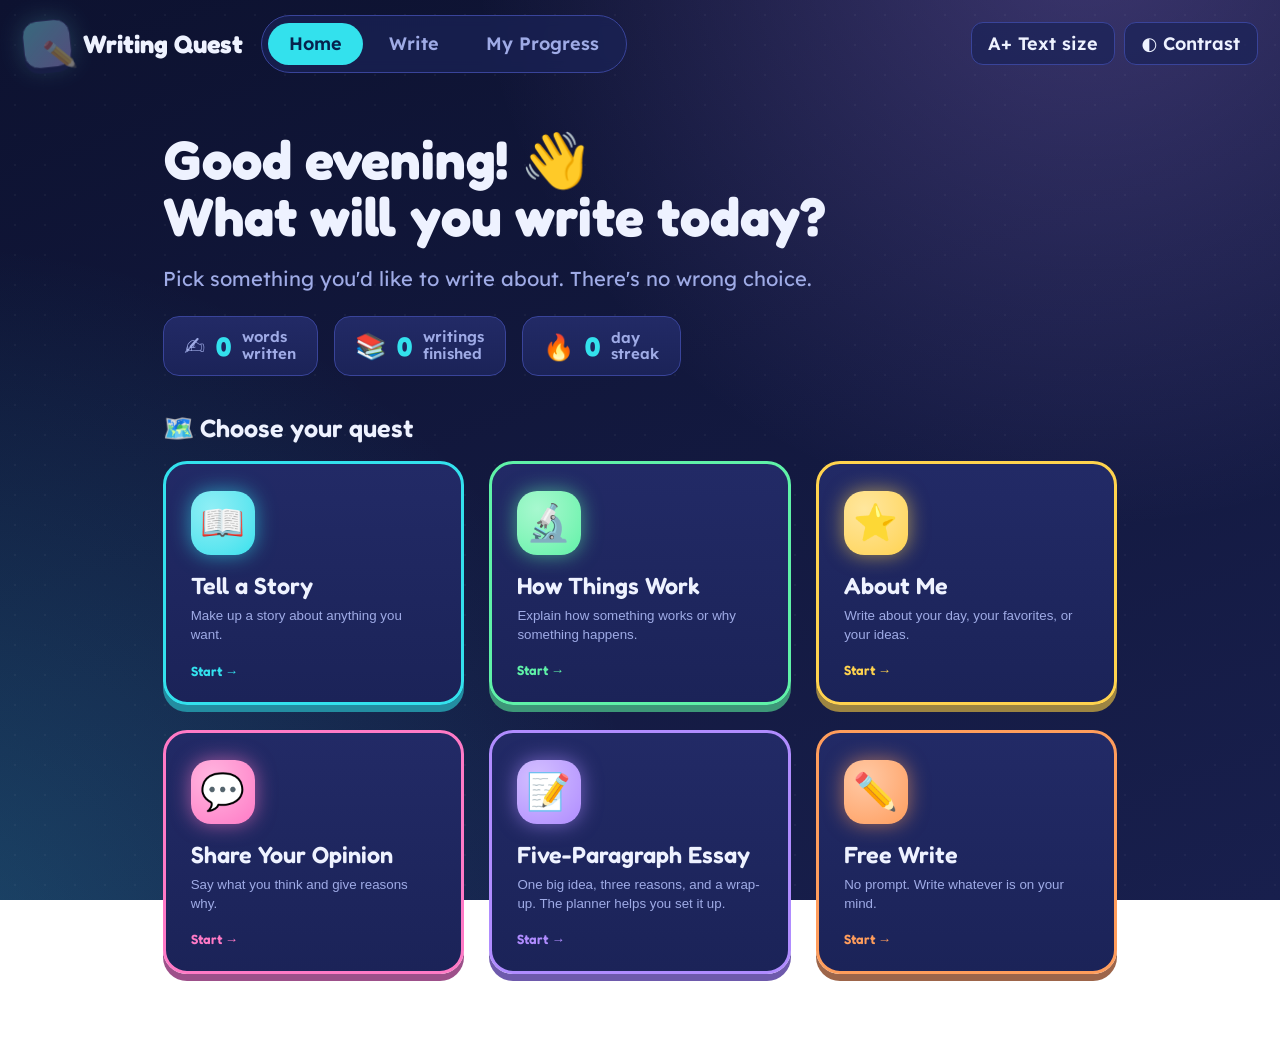
==== index.html @ eeb5878d "Writing Quest: assistive writing app for special-education project" ====
<!DOCTYPE html>
<html lang="en">
<head>
  <meta charset="UTF-8" />
  <meta name="viewport" content="width=device-width, initial-scale=1.0" />
  <title>Writing Quest</title>
  <link rel="preconnect" href="https://fonts.googleapis.com">
  <link rel="preconnect" href="https://fonts.gstatic.com" crossorigin>
  <link href="https://fonts.googleapis.com/css2?family=Fredoka:wght@400;500;600;700&family=Lexend:wght@400;500;600;700&display=swap" rel="stylesheet">
  <link rel="stylesheet" href="styles.css" />
</head>
<body>
  <!-- ============ HEADER ============ -->
  <header class="app-header">
    <div class="brand"><span class="badge">✏️</span> Writing Quest</div>
    <nav class="main-nav" aria-label="Main">
      <button class="nav-btn" data-view="home" aria-current="true">Home</button>
      <button class="nav-btn" data-view="write">Write</button>
      <button class="nav-btn" data-view="progress">My Progress</button>
    </nav>
    <div class="header-tools">
      <button id="textSizeBtn" class="tool-btn" title="Change text size">A+ Text size</button>
      <button id="contrastBtn" class="tool-btn" title="Toggle high contrast">◐ Contrast</button>
    </div>
  </header>

  <main id="app">

    <!-- ============ HOME / DASHBOARD VIEW ============ -->
    <section id="view-home" class="view" aria-label="Home">
      <h1 class="hello" id="greeting">Hi! Ready to write?</h1>
      <p class="subtle">Pick something you'd like to write about. There's no wrong choice.</p>

      <div class="snapshot" id="homeSnapshot">
        <!-- filled by JS: quick stats -->
      </div>

      <h2 class="section-title">🗺️ Choose your quest</h2>
      <div id="activityGrid" class="activity-grid">
        <!-- filled by JS: activity cards -->
      </div>
    </section>

    <!-- ============ WRITE VIEW ============ -->
    <section id="view-write" class="view" aria-label="Write" hidden>
      <div class="write-top">
        <button id="backHome" class="link-btn">&larr; Back</button>
        <div id="promptBox" class="prompt-box">
          <div class="prompt-head">
            <span class="prompt-label">Your idea — tap to change it</span>
            <button id="shufflePrompt" class="link-btn" type="button">🔄 Different idea</button>
          </div>
          <p id="promptText" contenteditable="true" spellcheck="false">—</p>
        </div>
      </div>

      <!-- Planning scaffold -->
      <details id="plannerWrap" class="planner">
        <summary>Plan first (optional)</summary>
        <div class="planner-body">
          <p class="subtle">You can jot a few notes here before you write. Or skip it — that's okay too.</p>
          <label class="plan-field">
            <span>My big idea</span>
            <input type="text" id="planBig" placeholder="What is this about?" />
          </label>
          <div class="plan-details">
            <label class="plan-field"><span>One thing</span><input type="text" id="planD1" class="dictatable" /></label>
            <label class="plan-field"><span>Another thing</span><input type="text" id="planD2" class="dictatable" /></label>
            <label class="plan-field"><span>One more thing</span><input type="text" id="planD3" class="dictatable" /></label>
          </div>
          <div class="starter-row">
            <span class="subtle">Sentence starters — tap to add:</span>
            <div id="starterChips" class="chips"></div>
          </div>
        </div>
      </details>

      <!-- Five-paragraph essay builder (shown only for the essay activity) -->
      <section id="essayOutline" class="essay-outline" hidden>
        <div class="essay-head">
          <h2>Essay Builder</h2>
          <p class="subtle">Fill in the parts you want — you can tap a box and use the talk button too.
            When you're ready, tap <strong>Build my essay</strong> and it turns into five paragraphs you can edit and read aloud.</p>
        </div>

        <div class="essay-part" data-step="1">
          <h3><span class="step-dot">1</span> Introduction</h3>
          <label class="plan-field"><span>Hook — grab attention</span>
            <input type="text" id="esHook" class="dictatable" placeholder="Start with a question or a surprising fact." /></label>
          <label class="plan-field"><span>Big idea (your main point + your 3 reasons)</span>
            <input type="text" id="esThesis" class="dictatable" placeholder="What is this essay about?" /></label>
        </div>

        <div class="essay-part" data-step="2">
          <h3><span class="step-dot">2</span> First reason</h3>
          <label class="plan-field"><span>Topic sentence</span>
            <input type="text" id="esB1" class="dictatable" placeholder="My first reason is…" /></label>
          <label class="plan-field"><span>Details or an example</span>
            <textarea id="esB1d" class="dictatable essay-text" rows="2"></textarea></label>
        </div>

        <div class="essay-part" data-step="3">
          <h3><span class="step-dot">3</span> Second reason</h3>
          <label class="plan-field"><span>Topic sentence</span>
            <input type="text" id="esB2" class="dictatable" placeholder="Another reason is…" /></label>
          <label class="plan-field"><span>Details or an example</span>
            <textarea id="esB2d" class="dictatable essay-text" rows="2"></textarea></label>
        </div>

        <div class="essay-part" data-step="4">
          <h3><span class="step-dot">4</span> Third reason</h3>
          <label class="plan-field"><span>Topic sentence</span>
            <input type="text" id="esB3" class="dictatable" placeholder="A final reason is…" /></label>
          <label class="plan-field"><span>Details or an example</span>
            <textarea id="esB3d" class="dictatable essay-text" rows="2"></textarea></label>
        </div>

        <div class="essay-part" data-step="5">
          <h3><span class="step-dot">5</span> Conclusion</h3>
          <label class="plan-field"><span>Say your big idea again, in a new way</span>
            <input type="text" id="esRestate" class="dictatable" placeholder="As you can see…" /></label>
          <label class="plan-field"><span>One closing thought</span>
            <input type="text" id="esClose" class="dictatable" placeholder="The last thing I want you to remember is…" /></label>
        </div>

        <button id="buildEssay" class="primary-btn">Build my essay ↓</button>
      </section>

      <!-- Figurative-language helper -->
      <details id="figWrap" class="planner">
        <summary>✨ Add some sparkle (similes, metaphors &amp; more)</summary>
        <div class="planner-body">
          <p class="subtle">Tap one to add it to your writing. Words with <strong>___</strong> are blanks for you to fill in.</p>
          <div id="figGroups"></div>
        </div>
      </details>

      <!-- Short-burst timer -->
      <div class="burst-bar">
        <span class="burst-label">Short burst:</span>
        <div class="burst-choices" id="burstChoices">
          <button class="burst-btn" data-min="3">3 min</button>
          <button class="burst-btn" data-min="5">5 min</button>
          <button class="burst-btn" data-min="10">10 min</button>
        </div>
        <div class="burst-timer" id="burstTimer" hidden>
          <span id="burstClock">0:00</span>
          <button id="burstStop" class="link-btn">Stop</button>
        </div>
      </div>

      <!-- Dictation + writing surface -->
      <div class="writing-surface">
        <div class="dictation-row">
          <button id="micBtn" class="mic-btn">
            <span class="mic-dot" aria-hidden="true"></span>
            <span id="micLabel">Start talking</span>
          </button>
          <span id="micStatus" class="mic-status" role="status">Tip: tap "Start talking" and just say your ideas.</span>
        </div>
        <textarea id="editor" class="editor dictatable" placeholder="Your words will show up here. You can type, or tap the talk button and speak."></textarea>
        <div class="editor-foot">
          <span id="wordCount" class="word-count">0 words</span>
          <div class="editor-actions">
            <button id="readAloudBtn" class="tool-btn" title="Read my writing back to me">🔊 Read it to me</button>
            <button id="downloadBtn" class="tool-btn" title="Save my writing as a Word document">⬇️ Save to Word</button>
            <button id="finishBtn" class="primary-btn">I'm finished</button>
          </div>
        </div>
      </div>

      <div id="feedbackBanner" class="feedback-banner" hidden></div>
    </section>

    <!-- ============ PROGRESS VIEW ============ -->
    <section id="view-progress" class="view" aria-label="My Progress" hidden>
      <h1>My Progress</h1>
      <div id="statCards" class="stat-cards"></div>

      <h2 class="section-title">My badges</h2>
      <div id="badgeGrid" class="badge-grid"></div>

      <h2 class="section-title">Things I've written</h2>
      <div id="historyList" class="history-list"></div>

      <button id="resetBtn" class="link-btn danger">Start fresh (clear my progress)</button>
    </section>

  </main>

  <!-- Celebration overlay -->
  <div id="celebrate" class="celebrate" hidden>
    <div class="celebrate-card">
      <div class="celebrate-emoji" id="celebrateEmoji">🎉</div>
      <h2 id="celebrateTitle">Nice work!</h2>
      <p id="celebrateMsg"></p>
      <button id="celebrateClose" class="primary-btn">Keep going</button>
    </div>
  </div>

  <script src="app.js"></script>
</body>
</html>
---- styles.css ----
/* ============================================================
   Writing Quest — neon-on-navy theme (deployed across all views)
   Playful "quest" framing + bright neon accents on a deep navy
   base. Built for an elementary 2e/ADHD learner: large text,
   high contrast, clear focus, low clutter, motion only on entrance.
   ============================================================ */

:root {
  --bg1:#0d1230; --bg2:#181f4d;
  --panel:#1b2358; --panel-2:#222a66;
  --line:#39449a;
  --ink:#eef2ff; --ink-soft:#9fabe6;
  --accent:#33e1ed;        /* primary action = cyan */
  --accent-ink:#07224d;
  --good:#5ff2a8; --warn:#ff9d5c;

  /* per-card quest colors */
  --cyan:#33e1ed; --green:#5ff2a8; --yellow:#ffd34e;
  --pink:#ff7ac6; --violet:#b08cff; --orange:#ff9d5c;

  --radius:18px;
  --font-scale:1;
  --base-font:18px;
}

/* Higher-contrast mode (toggle): pure black + yellow */
body.contrast {
  --bg1:#000000; --bg2:#000000;
  --panel:#000000; --panel-2:#0a0a0a;
  --line:#ffffff;
  --ink:#ffffff; --ink-soft:#f2f2f2;
  --accent:#ffe600; --accent-ink:#000000;
  --good:#5ff2a8; --warn:#ffb060;
  --cyan:#ffe600; --green:#5ff2a8; --yellow:#ffe600;
  --pink:#ff9bd6; --violet:#c9abff; --orange:#ffb060;
}

* { box-sizing: border-box; }
[hidden] { display: none !important; }   /* must beat component display rules */

html { font-size: calc(var(--base-font) * var(--font-scale)); }

body {
  margin: 0;
  font-family: 'Lexend', system-ui, sans-serif;
  color: var(--ink);
  min-height: 100vh;
  background:
    radial-gradient(circle at 85% -10%, rgba(176,140,255,.28), transparent 42%),
    radial-gradient(circle at -5% 108%, rgba(51,225,237,.22), transparent 44%),
    linear-gradient(160deg, var(--bg1), var(--bg2));
  background-attachment: fixed;
}
/* faint treasure-map dot texture */
body::before {
  content:""; position:fixed; inset:0; z-index:0; pointer-events:none; opacity:.4;
  background-image: radial-gradient(rgba(255,255,255,.10) 1.4px, transparent 1.4px);
  background-size: 30px 30px;
}
body.contrast::before { opacity: 0; }

h1, h2, h3, .brand, .nav-btn, .primary-btn, .mic-btn, .burst-btn,
.activity-card .title, .badge-name, .step-dot, .num, .chip-stat strong, .stat-card .num {
  font-family: 'Fredoka', 'Lexend', sans-serif;
}

/* ---------- Header / nav ---------- */
.app-header {
  position: relative; z-index: 1;
  display: flex; align-items: center; gap: 1rem; flex-wrap: wrap;
  padding: 0.85rem 1.25rem;
}
.brand { display:flex; align-items:center; gap:.7rem; font-weight: 700; font-size: 1.4rem; }
.brand .badge {
  width: 48px; height: 48px; border-radius: 15px; display: grid; place-items: center; font-size: 1.5rem;
  transform: rotate(-6deg);
  background: linear-gradient(135deg, var(--cyan), var(--violet));
  box-shadow: 0 5px 0 #1d2a7a, 0 0 24px rgba(51,225,237,.5);
}
.main-nav {
  display: flex; gap: 0.3rem;
  background: rgba(27,35,88,.7); border: 1px solid var(--line);
  padding: 0.35rem; border-radius: 999px; backdrop-filter: blur(6px);
}
.header-tools { margin-left: auto; display: flex; gap: 0.5rem; flex-wrap: wrap; }

.nav-btn, .tool-btn, .burst-btn, .primary-btn, .mic-btn, .link-btn, .chip {
  font: inherit; cursor: pointer; border-radius: 999px;
}
.nav-btn {
  border: none; background: none; color: var(--ink-soft);
  padding: 0.55rem 1.15rem; font-weight: 600;
}
.nav-btn[aria-current="true"] { background: var(--accent); color: var(--accent-ink); }

.tool-btn {
  border: 1px solid var(--line); background: rgba(27,35,88,.7); color: var(--ink);
  padding: 0.5rem 0.9rem; border-radius: 12px; font-weight: 600;
}
.tool-btn:hover { border-color: var(--accent); }

/* ---------- Layout ---------- */
#app { position: relative; z-index: 1; max-width: 1000px; margin: 0 auto; padding: 1rem 1.25rem 4rem; }
.view { animation: fade 0.25s ease; }
@keyframes fade { from { opacity: 0; transform: translateY(6px);} to { opacity: 1; transform:none;} }

.hello { font-size: clamp(1.9rem, 5vw, 3rem); line-height: 1.06; margin: 1.4rem 0 .4rem; font-weight: 700; }
.hello .wave { display:inline-block; animation: wave 2.5s ease-in-out infinite; transform-origin:70% 70%; }
@keyframes wave { 0%,60%,100%{transform:rotate(0)} 10%{transform:rotate(16deg)} 30%{transform:rotate(-8deg)} }
.subtle { color: var(--ink-soft); font-size: 1.12rem; }
.section-title { font-size: 1.4rem; font-weight: 600; margin: 2rem 0 1rem; }

/* ---------- Home dashboard ---------- */
.snapshot { display: flex; gap: 0.9rem; flex-wrap: wrap; margin: 1.4rem 0 0; }
.chip-stat {
  background: rgba(27,35,88,.7); border: 1px solid var(--line); border-radius: 16px;
  padding: 0.7rem 1.15rem; display: flex; align-items: center; gap: 0.6rem;
  backdrop-filter: blur(6px); font-weight: 600; color: var(--ink-soft);
}
.chip-stat .em { font-size: 1.4rem; }
.chip-stat strong { font-size: 1.5rem; color: var(--accent); font-weight: 700; }
.chip-stat small { color: var(--ink-soft); line-height: 1.1; }

.activity-grid { display: grid; grid-template-columns: repeat(auto-fill, minmax(255px, 1fr)); gap: 1.4rem; margin-top: 1rem; }
.activity-card {
  position: relative; text-align: left; cursor: pointer; color: var(--ink);
  border-radius: 24px; padding: 1.5rem 1.4rem 1.3rem;
  background: linear-gradient(180deg, var(--panel-2), var(--panel));
  border: 3px solid var(--accent);
  --accent-edge: color-mix(in srgb, var(--accent) 60%, #0b1030);
  box-shadow: 0 7px 0 var(--accent-edge);
  transition: transform .12s ease, box-shadow .12s ease;
  animation: pop .5s both;
}
.activity-card:hover { transform: translateY(-4px) rotate(-1deg);
  box-shadow: 0 11px 0 var(--accent-edge), 0 12px 30px rgba(0,0,0,.4), 0 0 26px var(--accent-edge); }
.activity-card:active { transform: translateY(3px); box-shadow: 0 3px 0 var(--accent-edge); }
.activity-card:focus-visible { outline: 3px solid #fff; outline-offset: 3px; }
.activity-card .emoji {
  width: 64px; height: 64px; border-radius: 20px; display: grid; place-items: center;
  font-size: 2rem; margin-bottom: 0.9rem;
  background: radial-gradient(circle at 32% 28%, color-mix(in srgb, var(--accent) 55%, white), var(--accent));
  box-shadow: 0 0 20px color-mix(in srgb, var(--accent) 60%, transparent);
}
.activity-card .title { font-weight: 600; font-size: 1.3rem; margin: 0 0 0.3rem; }
.activity-card .desc { color: var(--ink-soft); line-height: 1.45; }
.activity-card::after {
  content: "Start →"; display: inline-block; margin-top: 1rem;
  font-family: 'Fredoka','Lexend',sans-serif; font-weight: 600; color: var(--accent);
}
/* per-card quest colors */
.activity-card:nth-child(6n+1){--accent:var(--cyan)}
.activity-card:nth-child(6n+2){--accent:var(--green)}
.activity-card:nth-child(6n+3){--accent:var(--yellow)}
.activity-card:nth-child(6n+4){--accent:var(--pink)}
.activity-card:nth-child(6n+5){--accent:var(--violet)}
.activity-card:nth-child(6n+6){--accent:var(--orange)}
@keyframes pop { from { opacity: 0; transform: translateY(14px);} to { opacity: 1; transform: none;} }
.activity-card:nth-child(1){animation-delay:.05s}.activity-card:nth-child(2){animation-delay:.1s}
.activity-card:nth-child(3){animation-delay:.15s}.activity-card:nth-child(4){animation-delay:.2s}
.activity-card:nth-child(5){animation-delay:.25s}.activity-card:nth-child(6){animation-delay:.3s}

/* ---------- Shared panels / write view ---------- */
.write-top { display: flex; flex-direction: column; gap: 0.75rem; margin-top: 1rem; }
.link-btn { background: none; border: none; color: var(--accent); font-weight: 600; padding: 0.25rem 0; align-self: flex-start; border-radius: 8px; }
.link-btn:hover { text-decoration: underline; }
.link-btn.danger { color: var(--warn); margin-top: 2rem; }

.panel, .prompt-box, .planner, .essay-part, .writing-surface,
.chip-stat, .stat-card, .badge, .history-item, .coin {
  background: linear-gradient(180deg, var(--panel-2), var(--panel));
}

.prompt-box { border: 2px solid var(--accent); border-radius: var(--radius); padding: 1rem 1.25rem;
  box-shadow: 0 0 22px color-mix(in srgb, var(--accent) 25%, transparent); }
.prompt-head { display: flex; align-items: center; justify-content: space-between; gap: 1rem; flex-wrap: wrap; }
.prompt-label { font-size: 0.85rem; text-transform: uppercase; letter-spacing: 0.05em; color: var(--ink-soft); }
#promptText { font-size: 1.25rem; font-weight: 600; margin: 0.3rem 0 0; padding: 0.2rem 0.4rem; border-radius: 8px; }
#promptText:hover { background: rgba(255,255,255,.06); }
#promptText:focus { outline: 3px solid var(--accent); outline-offset: 1px; background: rgba(255,255,255,.06); }

/* Planner + figurative + essay (collapsible cards) */
.planner { border: 1px solid var(--line); border-radius: var(--radius); margin: 1rem 0; padding: 0 1rem; }
.planner summary { cursor: pointer; font-family:'Fredoka','Lexend',sans-serif; font-weight: 600; font-size:1.05rem; padding: 0.85rem 0; }
.planner summary::marker { color: var(--accent); }
.planner-body { padding-bottom: 1rem; }
.plan-field { display: block; margin: 0.6rem 0; }
.plan-field span { display: block; font-weight: 600; margin-bottom: 0.2rem; }
.plan-field input, .essay-text {
  width: 100%; font: inherit; padding: 0.55rem 0.7rem; color: var(--ink);
  border: 2px solid var(--line); border-radius: 10px; background: rgba(8,12,40,.6);
}
.plan-details { display: grid; grid-template-columns: repeat(auto-fit, minmax(160px, 1fr)); gap: 0.75rem; }
.starter-row { margin-top: 0.8rem; }
.chips { display: flex; flex-wrap: wrap; gap: 0.5rem; margin-top: 0.4rem; }
.chip {
  border: 1px solid var(--line); background: rgba(8,12,40,.5); color: var(--ink);
  padding: 0.4rem 0.8rem; font-size: 0.95rem; border-radius: 999px;
}
.chip:hover { border-color: var(--accent); color: #fff; }

.fig-group { margin: 0.75rem 0; }
.fig-group .fig-label { display: block; font-weight: 700; margin-bottom: 0.35rem; }

/* Essay builder */
.essay-outline { margin: 1rem 0; }
.essay-head h2 { margin: 0 0 0.25rem; }
.essay-part { border: 1px solid var(--line); border-radius: var(--radius); padding: 1rem 1.1rem; margin: 0.85rem 0; }
.essay-part h3 { display: flex; align-items: center; gap: 0.6rem; margin: 0 0 0.5rem; }
.step-dot {
  display: inline-flex; align-items: center; justify-content: center;
  width: 1.9rem; height: 1.9rem; border-radius: 50%;
  background: var(--accent); color: var(--accent-ink); font-size: 1rem; font-weight: 700;
}
.dictatable:focus { outline: 3px solid var(--accent); outline-offset: 1px; }
#buildEssay { margin-top: 0.5rem; }

/* Short-burst timer */
.burst-bar { display: flex; align-items: center; gap: 0.75rem; flex-wrap: wrap; margin: 1rem 0; }
.burst-label { font-weight: 700; }
.burst-choices { display: flex; gap: 0.5rem; }
.burst-btn { border: 1px solid var(--line); background: rgba(27,35,88,.7); color: var(--ink); padding: 0.45rem 0.95rem; font-weight: 600; }
.burst-btn.active { background: var(--accent); color: var(--accent-ink); border-color: var(--accent); }
.burst-timer { display: flex; align-items: center; gap: 0.75rem; font-family:'Fredoka','Lexend',sans-serif; font-weight: 700; font-size: 1.4rem; }
.burst-timer.lowtime #burstClock { color: var(--warn); }

/* Writing surface */
.writing-surface { border: 1px solid var(--line); border-radius: var(--radius); padding: 1rem; margin-top: 0.5rem; }
.dictation-row { display: flex; align-items: center; gap: 1rem; flex-wrap: wrap; margin-bottom: 0.75rem; }
.mic-btn {
  display: inline-flex; align-items: center; gap: 0.6rem;
  border: none; background: var(--accent); color: var(--accent-ink);
  padding: 0.6rem 1.1rem; font-weight: 700; font-size: 1.05rem;
  box-shadow: 0 0 22px color-mix(in srgb, var(--accent) 45%, transparent);
}
.mic-btn:disabled { opacity: 0.5; cursor: not-allowed; box-shadow: none; }
.mic-btn.listening { background: var(--good); color: #07301c; }
.mic-dot { width: 0.9rem; height: 0.9rem; border-radius: 50%; background: currentColor; opacity: 0.5; }
.mic-btn.listening .mic-dot { opacity: 1; animation: pulse 1s infinite; }
@keyframes pulse { 0%,100% { transform: scale(1);} 50% { transform: scale(1.4);} }
.mic-status { color: var(--ink-soft); }

.editor {
  width: 100%; min-height: 280px; resize: vertical; color: var(--ink);
  font: inherit; font-size: 1.15rem; line-height: 1.7;
  padding: 1rem; border: 2px solid var(--line); border-radius: 12px; background: rgba(8,12,40,.6);
}
.editor:focus { outline: 3px solid var(--accent); outline-offset: 1px; }
.editor::placeholder { color: #7b87c4; }

.editor-foot { display: flex; align-items: center; justify-content: space-between; gap: 1rem; flex-wrap: wrap; margin-top: 0.75rem; }
.word-count { font-weight: 700; color: var(--ink-soft); }
.editor-actions { display: flex; gap: 0.6rem; flex-wrap: wrap; }
.primary-btn {
  border: none; background: var(--accent); color: var(--accent-ink);
  padding: 0.6rem 1.3rem; font-weight: 700; font-size: 1.05rem; border-radius: 999px;
  box-shadow: 0 0 22px color-mix(in srgb, var(--accent) 45%, transparent);
}
.primary-btn:hover { filter: brightness(1.08); }

.feedback-banner {
  margin-top: 1rem; padding: 0.85rem 1.1rem; border-radius: var(--radius);
  background: var(--good); color: #07301c; font-weight: 700; text-align: center;
}

/* ---------- Progress view ---------- */
.stat-cards { display: grid; grid-template-columns: repeat(auto-fit, minmax(150px, 1fr)); gap: 1rem; }
.stat-card { border: 1px solid var(--line); border-radius: var(--radius); padding: 1.1rem; text-align: center; }
.stat-card .num { font-size: 2.2rem; font-weight: 700; color: var(--accent); }
.stat-card .lbl { color: var(--ink-soft); font-weight: 600; }

.badge-grid { display: grid; grid-template-columns: repeat(4, 1fr); gap: 1rem; }
@media (max-width: 560px) { .badge-grid { grid-template-columns: repeat(2, 1fr); } }
.badge { border: 1px solid var(--line); border-radius: var(--radius); padding: 1rem; text-align: center; opacity: 0.45; filter: grayscale(.4); }
.badge.earned { opacity: 1; filter: none; border-color: var(--good); box-shadow: 0 0 22px color-mix(in srgb, var(--good) 30%, transparent); }
.badge .badge-emoji { font-size: 2.2rem; }
.badge .badge-name { font-weight: 700; margin-top: 0.3rem; }
.badge .badge-desc { font-size: 0.85rem; color: var(--ink-soft); }

.history-list { display: flex; flex-direction: column; gap: 0.75rem; }
.history-item { border: 1px solid var(--line); border-radius: var(--radius); padding: 0.9rem 1.1rem; }
.history-item .hi-top { display: flex; justify-content: space-between; gap: 1rem; font-weight: 600; }
.history-item .hi-text { color: var(--ink-soft); margin-top: 0.3rem; white-space: pre-wrap; }
.hi-actions { display: flex; gap: 1rem; flex-wrap: wrap; margin-top: 0.5rem; }
.empty { color: var(--ink-soft); font-style: italic; }

/* ---------- Celebration overlay ---------- */
.celebrate {
  position: fixed; inset: 0; background: rgba(5,8,25,.72); backdrop-filter: blur(4px);
  display: flex; align-items: center; justify-content: center; z-index: 50; padding: 1rem;
}
.celebrate-card {
  background: linear-gradient(180deg, var(--panel-2), var(--panel)); color: var(--ink);
  border-radius: 22px; border: 2px solid var(--good);
  box-shadow: 0 0 40px color-mix(in srgb, var(--good) 35%, transparent);
  padding: 2rem; max-width: 430px; text-align: center; animation: pop2 0.25s ease;
}
@keyframes pop2 { from { transform: scale(0.85); opacity: 0;} to { transform: scale(1); opacity: 1;} }
.celebrate-emoji { font-size: 4rem; }
.celebrate-card h2 { margin: 0.5rem 0; }

@media (prefers-reduced-motion: reduce) {
  *, *::before, *::after { animation: none !important; transition: none !important; }
}
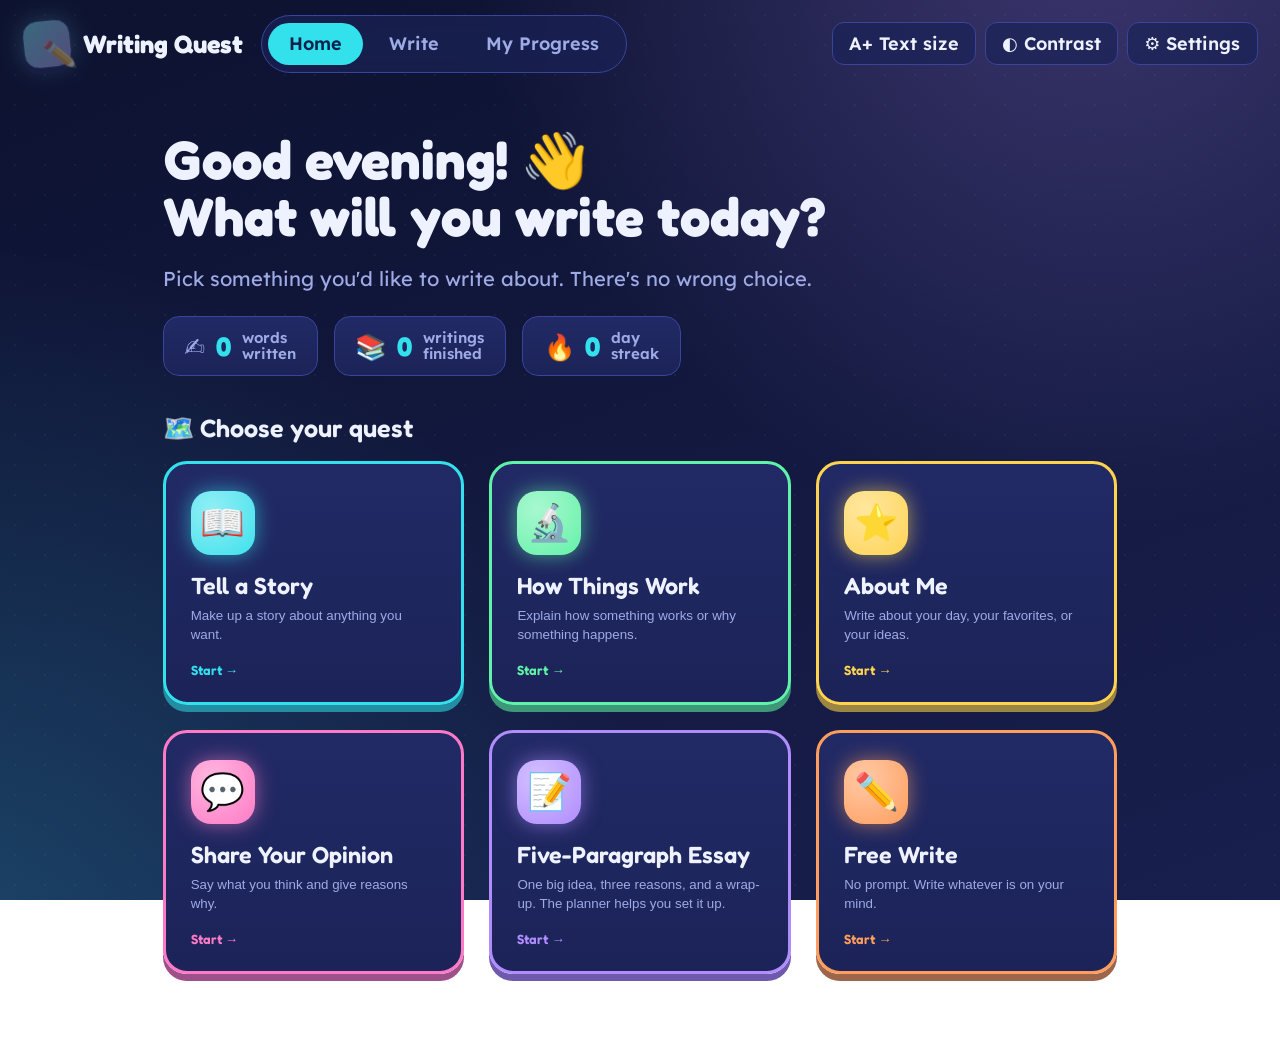
==== commit 098b713e: "Add word-assist engine: prediction/autocomplete, AutoCorrect, custom dictionary, settings" ====
--- a/index.html
+++ b/index.html
@@ -21,6 +21,7 @@
     <div class="header-tools">
       <button id="textSizeBtn" class="tool-btn" title="Change text size">A+ Text size</button>
       <button id="contrastBtn" class="tool-btn" title="Toggle high contrast">◐ Contrast</button>
+      <button id="settingsBtn" class="tool-btn" title="Word help &amp; grown-up settings">⚙️ Settings</button>
     </div>
   </header>
 
@@ -158,7 +159,8 @@
           </button>
           <span id="micStatus" class="mic-status" role="status">Tip: tap "Start talking" and just say your ideas.</span>
         </div>
-        <textarea id="editor" class="editor dictatable" placeholder="Your words will show up here. You can type, or tap the talk button and speak."></textarea>
+        <textarea id="editor" class="editor dictatable" spellcheck="true" placeholder="Your words will show up here. You can type, or tap the talk button and speak."></textarea>
+        <div id="suggestStrip" class="suggest-strip" hidden></div>
         <div class="editor-foot">
           <span id="wordCount" class="word-count">0 words</span>
           <div class="editor-actions">
@@ -198,6 +200,44 @@
     </div>
   </div>
 
+  <!-- Settings / grown-up tools overlay -->
+  <div id="settings" class="modal" hidden>
+    <div class="modal-card">
+      <div class="modal-head">
+        <h2>⚙️ Word Help &amp; Settings</h2>
+        <button id="settingsClose" class="tool-btn" title="Close">✕ Close</button>
+      </div>
+      <p class="subtle">These tools are meant for a grown-up to set up. Changes are saved automatically.</p>
+
+      <section class="set-block">
+        <h3>Helpers</h3>
+        <label class="switch-row"><input type="checkbox" id="toggleSuggest"> <span>Word suggestions (predict &amp; finish words as you type)</span></label>
+        <label class="switch-row"><input type="checkbox" id="toggleAutocorrect"> <span>AutoCorrect (fix common typos &amp; expand shortcuts)</span></label>
+      </section>
+
+      <section class="set-block">
+        <h3>Specialized dictionary</h3>
+        <p class="subtle">Add special words — names, places, science or math terms — so they show up as suggestions.</p>
+        <div class="add-row">
+          <input type="text" id="dictInput" placeholder="Add a word…" />
+          <button id="dictAdd" class="primary-btn">Add</button>
+        </div>
+        <ul id="dictList" class="set-list"></ul>
+      </section>
+
+      <section class="set-block">
+        <h3>AutoCorrect shortcuts</h3>
+        <p class="subtle">Type a short code and it expands automatically. Example: <strong>bff</strong> → best friend.</p>
+        <div class="add-row">
+          <input type="text" id="scShort" class="sc-short" placeholder="Shortcut (e.g. bff)" />
+          <input type="text" id="scFull" placeholder="Becomes… (e.g. best friend)" />
+          <button id="scAdd" class="primary-btn">Add</button>
+        </div>
+        <ul id="scList" class="set-list"></ul>
+      </section>
+    </div>
+  </div>
+
   <script src="app.js"></script>
 </body>
 </html>
--- a/styles.css
+++ b/styles.css
@@ -248,6 +248,16 @@
 .editor:focus { outline: 3px solid var(--accent); outline-offset: 1px; }
 .editor::placeholder { color: #7b87c4; }
 
+/* Word-prediction / autocomplete strip */
+.suggest-strip { display: flex; align-items: center; gap: 0.5rem; flex-wrap: wrap; margin-top: 0.6rem; }
+.suggest-label { font-size: 1.1rem; }
+.suggest-chip {
+  font: inherit; cursor: pointer; border-radius: 999px;
+  border: 2px solid var(--accent); background: color-mix(in srgb, var(--accent) 16%, transparent);
+  color: var(--ink); padding: 0.4rem 0.95rem; font-weight: 700; font-size: 1.05rem;
+}
+.suggest-chip:hover { background: var(--accent); color: var(--accent-ink); }
+
 .editor-foot { display: flex; align-items: center; justify-content: space-between; gap: 1rem; flex-wrap: wrap; margin-top: 0.75rem; }
 .word-count { font-weight: 700; color: var(--ink-soft); }
 .editor-actions { display: flex; gap: 0.6rem; flex-wrap: wrap; }
@@ -299,6 +309,35 @@
 .celebrate-emoji { font-size: 4rem; }
 .celebrate-card h2 { margin: 0.5rem 0; }
 
+/* ---------- Settings / grown-up modal ---------- */
+.modal {
+  position: fixed; inset: 0; background: rgba(5,8,25,.72); backdrop-filter: blur(4px);
+  display: flex; align-items: flex-start; justify-content: center; z-index: 60; padding: 1.5rem; overflow-y: auto;
+}
+.modal-card {
+  background: linear-gradient(180deg, var(--panel-2), var(--panel)); color: var(--ink);
+  border: 1px solid var(--line); border-radius: 22px; padding: 1.5rem 1.6rem;
+  max-width: 620px; width: 100%; animation: pop2 .25s ease;
+}
+.modal-head { display: flex; align-items: center; justify-content: space-between; gap: 1rem; }
+.modal-head h2 { margin: 0; }
+.set-block { margin-top: 1.4rem; border-top: 1px solid var(--line); padding-top: 1.1rem; }
+.set-block h3 { margin: 0 0 0.4rem; font-family: 'Fredoka','Lexend',sans-serif; }
+.switch-row { display: flex; align-items: center; gap: 0.6rem; margin: 0.5rem 0; font-weight: 600; cursor: pointer; }
+.switch-row input { width: 1.3rem; height: 1.3rem; accent-color: var(--accent); }
+.add-row { display: flex; gap: 0.5rem; flex-wrap: wrap; margin: 0.6rem 0; }
+.add-row input {
+  flex: 1; min-width: 140px; font: inherit; padding: 0.55rem 0.7rem; color: var(--ink);
+  border: 2px solid var(--line); border-radius: 10px; background: rgba(8,12,40,.6);
+}
+.add-row .sc-short { flex: 0 1 160px; }
+.set-list { list-style: none; margin: 0.5rem 0 0; padding: 0; display: flex; flex-direction: column; gap: 0.4rem; }
+.set-list li { display: flex; align-items: center; justify-content: space-between; gap: 0.75rem;
+  background: rgba(8,12,40,.5); border: 1px solid var(--line); border-radius: 10px; padding: 0.45rem 0.75rem; }
+.set-list li.empty { color: var(--ink-soft); font-style: italic; justify-content: flex-start; }
+.chip-x { border: none; background: none; color: var(--warn); font-size: 1.3rem; line-height: 1; cursor: pointer; padding: 0 0.3rem; border-radius: 6px; }
+.chip-x:hover { background: rgba(255,157,92,.2); }
+
 @media (prefers-reduced-motion: reduce) {
   *, *::before, *::after { animation: none !important; transition: none !important; }
 }
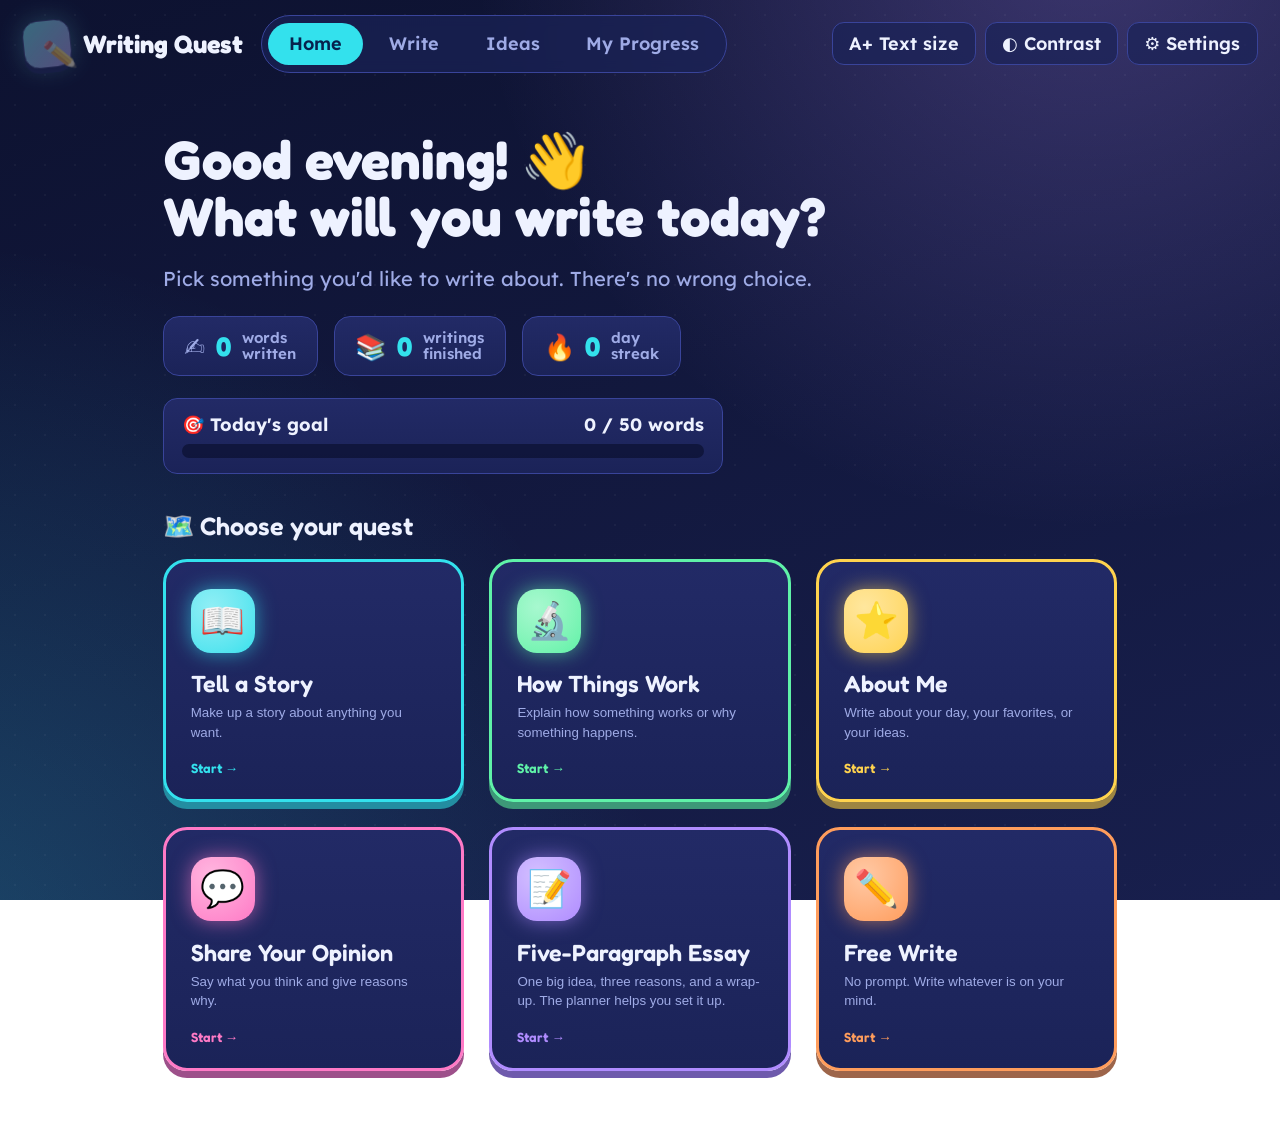
==== commit 0de96105: "Focus mode, productivity tracking (daily goal + chart), Ideas workspace, algorithmic Ghostwriter" ====
--- a/index.html
+++ b/index.html
@@ -16,6 +16,7 @@
     <nav class="main-nav" aria-label="Main">
       <button class="nav-btn" data-view="home" aria-current="true">Home</button>
       <button class="nav-btn" data-view="write">Write</button>
+      <button class="nav-btn" data-view="ideas">Ideas</button>
       <button class="nav-btn" data-view="progress">My Progress</button>
     </nav>
     <div class="header-tools">
@@ -35,6 +36,8 @@
       <div class="snapshot" id="homeSnapshot">
         <!-- filled by JS: quick stats -->
       </div>
+
+      <div id="homeGoal" class="home-goal"><!-- filled by JS: today's goal bar --></div>
 
       <h2 class="section-title">🗺️ Choose your quest</h2>
       <div id="activityGrid" class="activity-grid">
@@ -49,7 +52,10 @@
         <div id="promptBox" class="prompt-box">
           <div class="prompt-head">
             <span class="prompt-label">Your idea — tap to change it</span>
-            <button id="shufflePrompt" class="link-btn" type="button">🔄 Different idea</button>
+            <span class="prompt-head-btns">
+              <button id="ghostBtn" class="link-btn" type="button" title="Stuck? Get an idea">🪄 Stuck?</button>
+              <button id="shufflePrompt" class="link-btn" type="button">🔄 Different idea</button>
+            </span>
           </div>
           <p id="promptText" contenteditable="true" spellcheck="false">—</p>
         </div>
@@ -164,6 +170,7 @@
         <div class="editor-foot">
           <span id="wordCount" class="word-count">0 words</span>
           <div class="editor-actions">
+            <button id="focusBtn" class="tool-btn" title="Hide everything but the writing box">🎯 Focus mode</button>
             <button id="readAloudBtn" class="tool-btn" title="Read my writing back to me">🔊 Read it to me</button>
             <button id="downloadBtn" class="tool-btn" title="Save my writing as a Word document">⬇️ Save to Word</button>
             <button id="finishBtn" class="primary-btn">I'm finished</button>
@@ -172,12 +179,27 @@
       </div>
 
       <div id="feedbackBanner" class="feedback-banner" hidden></div>
+    </section>
+
+    <!-- ============ IDEAS VIEW ============ -->
+    <section id="view-ideas" class="view" aria-label="Ideas" hidden>
+      <h1>💡 My Ideas</h1>
+      <p class="subtle">Got a thought? Jot it here now — you can turn any idea into a full writing project whenever you're ready.</p>
+      <div class="add-row idea-add-row">
+        <input type="text" id="ideaInput" placeholder="Jot a quick idea…" />
+        <button id="ideaAdd" class="primary-btn">Add idea</button>
+      </div>
+      <div id="ideaList" class="idea-list"></div>
     </section>
 
     <!-- ============ PROGRESS VIEW ============ -->
     <section id="view-progress" class="view" aria-label="My Progress" hidden>
       <h1>My Progress</h1>
       <div id="statCards" class="stat-cards"></div>
+
+      <h2 class="section-title">Daily goal</h2>
+      <div id="goalBar"></div>
+      <div id="weekChart" class="week-chart"></div>
 
       <h2 class="section-title">My badges</h2>
       <div id="badgeGrid" class="badge-grid"></div>
@@ -200,6 +222,25 @@
     </div>
   </div>
 
+  <!-- Floating exit button for distraction-free Focus mode -->
+  <button id="focusExit" class="primary-btn">✓ Done focusing</button>
+
+  <!-- Ghostwriter (writer's-block helper) overlay -->
+  <div id="ghost" class="modal" hidden>
+    <div class="modal-card ghost-card">
+      <div class="modal-head">
+        <h2>🪄 Ghostwriter</h2>
+        <button id="ghostClose" class="tool-btn" title="Close">✕ Close</button>
+      </div>
+      <p class="subtle">Stuck? Here's an idea to get you going.</p>
+      <p id="ghostText" class="ghost-text"></p>
+      <div class="ghost-actions">
+        <button id="ghostAnother" class="tool-btn">🎲 Another idea</button>
+        <button id="ghostUse" class="primary-btn">Use this idea</button>
+      </div>
+    </div>
+  </div>
+
   <!-- Settings / grown-up tools overlay -->
   <div id="settings" class="modal" hidden>
     <div class="modal-card">
@@ -213,6 +254,7 @@
         <h3>Helpers</h3>
         <label class="switch-row"><input type="checkbox" id="toggleSuggest"> <span>Word suggestions (predict &amp; finish words as you type)</span></label>
         <label class="switch-row"><input type="checkbox" id="toggleAutocorrect"> <span>AutoCorrect (fix common typos &amp; expand shortcuts)</span></label>
+        <label class="switch-row"><span>Daily word goal:</span> <input type="number" id="goalInput" class="goal-input" min="0" step="10"></label>
       </section>
 
       <section class="set-block">
--- a/styles.css
+++ b/styles.css
@@ -160,6 +160,27 @@
 .activity-card:nth-child(3){animation-delay:.15s}.activity-card:nth-child(4){animation-delay:.2s}
 .activity-card:nth-child(5){animation-delay:.25s}.activity-card:nth-child(6){animation-delay:.3s}
 
+/* ---------- Daily goal bar + week chart ---------- */
+.home-goal { margin-top: 1.2rem; max-width: 560px; }
+.goal-bar { border: 1px solid var(--line); border-radius: 14px; padding: 0.8rem 1rem;
+  background: linear-gradient(180deg, var(--panel-2), var(--panel)); }
+.goal-bar.met { border-color: var(--good); box-shadow: 0 0 20px color-mix(in srgb, var(--good) 28%, transparent); }
+.goal-top { display: flex; justify-content: space-between; font-weight: 700; margin-bottom: 0.45rem; }
+.goal-track { height: 14px; border-radius: 999px; background: rgba(8,12,40,.6); overflow: hidden; }
+.goal-fill { height: 100%; border-radius: 999px; background: var(--accent); transition: width .4s ease; }
+.goal-bar.met .goal-fill { background: var(--good); }
+
+.week-chart { display: flex; align-items: flex-end; gap: 0.6rem; height: 160px; margin-top: 1rem;
+  padding: 0.5rem 0.5rem 0; border: 1px solid var(--line); border-radius: var(--radius);
+  background: linear-gradient(180deg, var(--panel-2), var(--panel)); }
+.bar-col { flex: 1; display: flex; flex-direction: column; align-items: center; height: 100%; }
+.bar-wrap { flex: 1; width: 100%; display: flex; align-items: flex-end; justify-content: center; }
+.bar { width: 70%; max-width: 42px; border-radius: 8px 8px 0 0; background: var(--accent);
+  background: linear-gradient(180deg, var(--accent), color-mix(in srgb, var(--accent) 55%, transparent)); transition: height .4s ease; }
+.bar.met { background: linear-gradient(180deg, var(--good), color-mix(in srgb, var(--good) 55%, transparent)); }
+.bar-num { font-weight: 700; font-size: 0.85rem; margin-top: 0.3rem; }
+.bar-lbl { color: var(--ink-soft); font-size: 0.8rem; text-transform: uppercase; }
+
 /* ---------- Shared panels / write view ---------- */
 .write-top { display: flex; flex-direction: column; gap: 0.75rem; margin-top: 1rem; }
 .link-btn { background: none; border: none; color: var(--accent); font-weight: 600; padding: 0.25rem 0; align-self: flex-start; border-radius: 8px; }
@@ -174,6 +195,7 @@
 .prompt-box { border: 2px solid var(--accent); border-radius: var(--radius); padding: 1rem 1.25rem;
   box-shadow: 0 0 22px color-mix(in srgb, var(--accent) 25%, transparent); }
 .prompt-head { display: flex; align-items: center; justify-content: space-between; gap: 1rem; flex-wrap: wrap; }
+.prompt-head-btns { display: flex; gap: 1rem; flex-wrap: wrap; }
 .prompt-label { font-size: 0.85rem; text-transform: uppercase; letter-spacing: 0.05em; color: var(--ink-soft); }
 #promptText { font-size: 1.25rem; font-weight: 600; margin: 0.3rem 0 0; padding: 0.2rem 0.4rem; border-radius: 8px; }
 #promptText:hover { background: rgba(255,255,255,.06); }
@@ -337,6 +359,43 @@
 .set-list li.empty { color: var(--ink-soft); font-style: italic; justify-content: flex-start; }
 .chip-x { border: none; background: none; color: var(--warn); font-size: 1.3rem; line-height: 1; cursor: pointer; padding: 0 0.3rem; border-radius: 6px; }
 .chip-x:hover { background: rgba(255,157,92,.2); }
+.goal-input { width: 90px; font: inherit; padding: 0.4rem 0.6rem; color: var(--ink);
+  border: 2px solid var(--line); border-radius: 10px; background: rgba(8,12,40,.6); }
+
+/* ---------- Ideas workspace ---------- */
+.idea-add-row { max-width: 620px; margin-top: 1rem; }
+.idea-list { display: flex; flex-direction: column; gap: 0.85rem; margin-top: 1.4rem; }
+.idea-item { border: 1px solid var(--line); border-radius: var(--radius); padding: 1rem 1.1rem;
+  background: linear-gradient(180deg, var(--panel-2), var(--panel)); }
+.idea-text { font-size: 1.15rem; font-weight: 600; margin: 0 0 0.7rem; }
+.idea-actions { display: flex; align-items: center; gap: 1rem; flex-wrap: wrap; }
+.idea-actions .idea-del { color: var(--warn); }
+
+/* ---------- Ghostwriter ---------- */
+.ghost-card { max-width: 480px; text-align: center; }
+.ghost-card .modal-head { text-align: left; }
+.ghost-text {
+  font-size: 1.35rem; font-weight: 600; line-height: 1.4; margin: 1rem 0 1.4rem;
+  padding: 1.1rem; border-radius: 14px; border: 2px solid var(--accent);
+  background: color-mix(in srgb, var(--accent) 12%, transparent);
+}
+.ghost-actions { display: flex; gap: 0.6rem; justify-content: center; flex-wrap: wrap; }
+
+/* ---------- Distraction-free Focus mode ---------- */
+#focusExit { position: fixed; top: 1rem; right: 1rem; z-index: 40; }
+body:not(.focus-mode) #focusExit { display: none; }
+body.focus-mode .app-header,
+body.focus-mode .write-top,
+body.focus-mode #plannerWrap,
+body.focus-mode #figWrap,
+body.focus-mode #essayOutline,
+body.focus-mode .burst-bar,
+body.focus-mode #feedbackBanner,
+body.focus-mode .editor-actions { display: none !important; }
+body.focus-mode .writing-surface { border: none; padding: 0; }
+body.focus-mode .editor { min-height: 68vh; font-size: 1.25rem; }
+body.focus-mode #app { max-width: 820px; padding-top: 3.5rem; }
+body.focus-mode .editor-foot { justify-content: center; }
 
 @media (prefers-reduced-motion: reduce) {
   *, *::before, *::after { animation: none !important; transition: none !important; }
